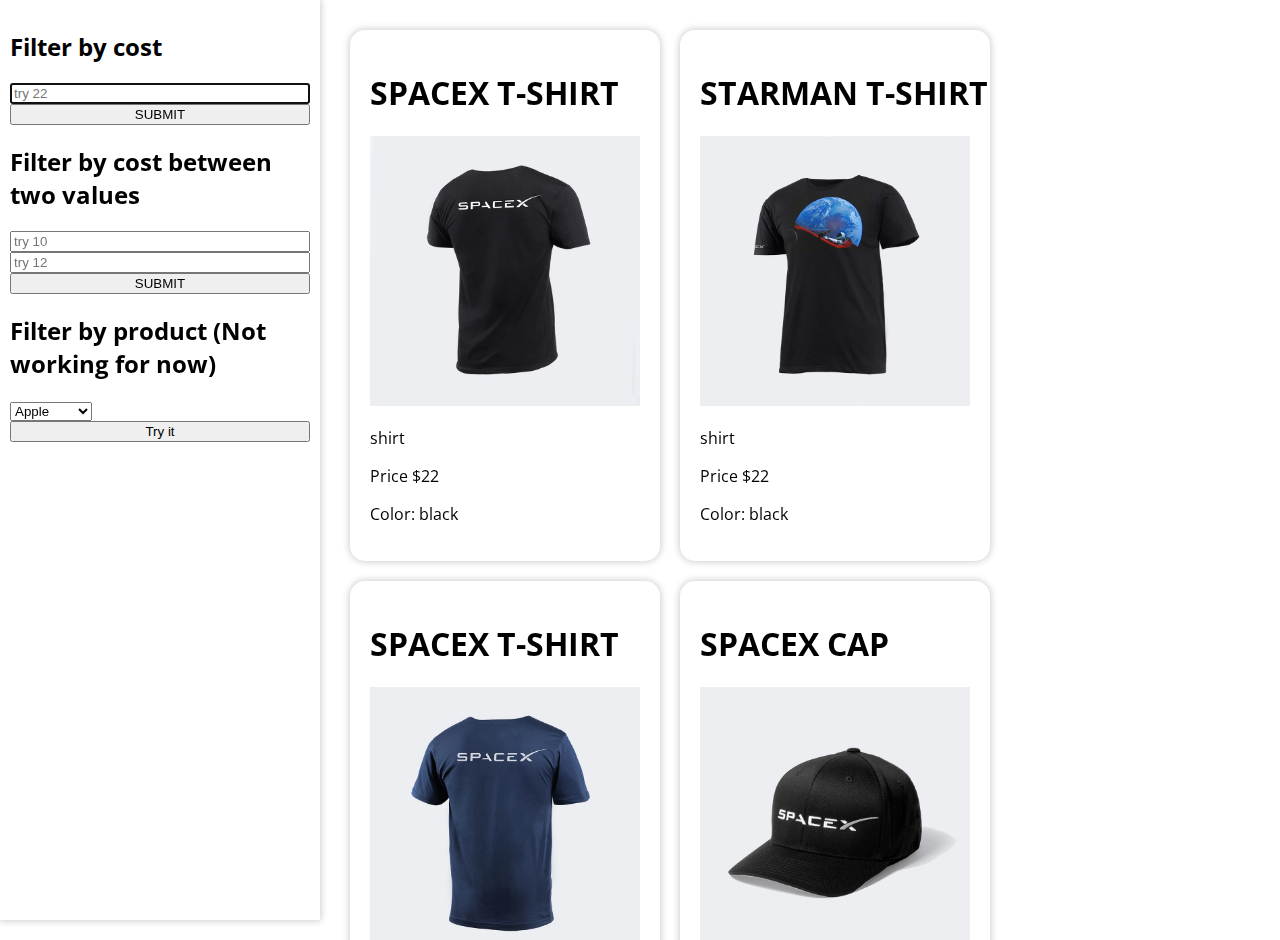
==== index.html @ 4c03123e "User can search products between ranges." ====
<!DOCTYPE html>
<html lang="en">

<head>
    <meta charset="UTF-8">
    <meta name="viewport" content="width=device-width, initial-scale=1.0">
    <title>Document</title>
    <link rel="stylesheet" href="style.css">
    <link href="https://fonts.googleapis.com/css?family=Open+Sans&display=swap" rel="stylesheet">
</head>

<body>
    <div class="app">



        <div class="parent">
            <div class="div1">
                <div class="leftNavbar">
                    <h2>Filter by cost</h2>
                    <input type="text" placeholder="try 22" autofocus id="userInputFilterCost">
                    <button type="button" onclick="getInputFromUser();">SUBMIT</button>
                    <h2>Filter by cost between two values</h2>
                    <input type="text" placeholder="try 10" autofocus id="userInputFilterCostOne">
                    <input type="text" placeholder="try 12" autofocus id="userInputFilterCostTwo">
                    <button type="button" onclick="getInputFromUserByRange();">SUBMIT</button>
                    <h2>Filter by product (Not working for now)</h2>
                    <form>
                        <select id="mySelect">
                            <option value="apple">Apple</option>
                            <option value="orange">Orange</option>
                            <option value="pineapple">Pineapple</option>
                            <option value="banana">Banana</option>
                        </select>
                    </form>
                    <button type="button" onclick="myFunction()">Try it</button>
                </div>
            </div>
            <div class="div2">
                <div id="showProducts">
                    <div id="allProducts"></div>
                </div>
            </div>
        </div>
    </div>

    <script src="app.js"></script>
</body>

</html>
---- style.css ----
body {
    font-family: "Open Sans";
    margin: 0;
    padding: 0;
}

/* Grid template*/

.parent {
    display: grid;
    grid-template-columns: repeat(12, 1fr);
    grid-template-rows: repeat(12, 1fr);
    grid-column-gap: 0px;
    grid-row-gap: 0px;
}
    
    .div1 { grid-area: 1 / 1 / 13 / 4; }
    .div2 { grid-area: 1 / 4 / 13 / 13; }



/* Left navBar */

.leftNavbar {
    height: 100vh;
    -webkit-box-shadow: 0px 0px 7px 1px rgba(207,207,207,1);
    -moz-box-shadow: 0px 0px 7px 1px rgba(207,207,207,1);
    box-shadow: 0px 0px 7px 1px rgba(207,207,207,1);
    display: flex;
    flex-direction: column;
    padding: 10px;
}


/* Products */

#allProducts, #filteredProducts, #filteredProductsByRange {
    display: flex;
    width: 100%;
    height: 100vh;
    padding: 20px;
    flex-flow: wrap;
    overflow: auto;
    white-space: nowrap;
}

.product {
    width: 270px;
    /* height: 150px; */
    border-radius: 15px;
    padding: 20px;
    margin: 10px;
    -webkit-box-shadow: 0px 0px 7px 1px rgba(207,207,207,1);
    -moz-box-shadow: 0px 0px 7px 1px rgba(207,207,207,1);
    box-shadow: 0px 0px 7px 1px rgba(207,207,207,1);
}

.product img {
    width: 100%;
}
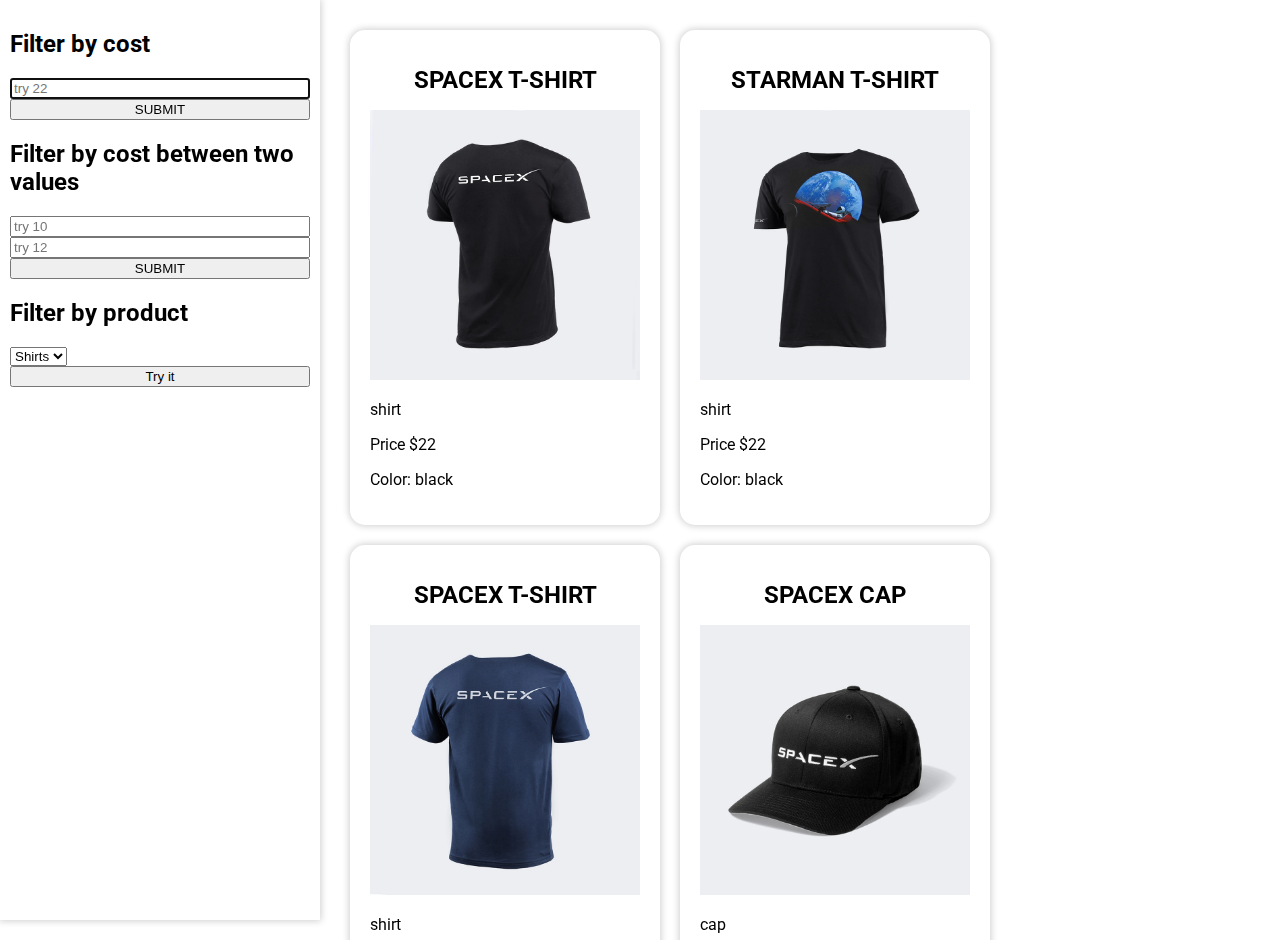
==== commit 0087958f: "User can search by products categories." ====
--- a/index.html
+++ b/index.html
@@ -6,7 +6,7 @@
     <meta name="viewport" content="width=device-width, initial-scale=1.0">
     <title>Document</title>
     <link rel="stylesheet" href="style.css">
-    <link href="https://fonts.googleapis.com/css?family=Open+Sans&display=swap" rel="stylesheet">
+    <link href="https://fonts.googleapis.com/css?family=Roboto&display=swap" rel="stylesheet">
 </head>
 
 <body>
@@ -24,16 +24,15 @@
                     <input type="text" placeholder="try 10" autofocus id="userInputFilterCostOne">
                     <input type="text" placeholder="try 12" autofocus id="userInputFilterCostTwo">
                     <button type="button" onclick="getInputFromUserByRange();">SUBMIT</button>
-                    <h2>Filter by product (Not working for now)</h2>
+                    <h2>Filter by product</h2>
                     <form>
                         <select id="mySelect">
-                            <option value="apple">Apple</option>
-                            <option value="orange">Orange</option>
-                            <option value="pineapple">Pineapple</option>
-                            <option value="banana">Banana</option>
+                            <option value="shirt">Shirts</option>
+                            <option value="cap">Caps</option>
+                            <option value="mug">Mugs</option>
                         </select>
                     </form>
-                    <button type="button" onclick="myFunction()">Try it</button>
+                    <button type="button" onclick="getInputFromUserOption()">Try it</button>
                 </div>
             </div>
             <div class="div2">
--- a/style.css
+++ b/style.css
@@ -1,5 +1,5 @@
 body {
-    font-family: "Open Sans";
+    font-family: 'Roboto';
     margin: 0;
     padding: 0;
 }
@@ -34,7 +34,7 @@
 
 /* Products */
 
-#allProducts, #filteredProducts, #filteredProductsByRange {
+#allProducts, #filteredProducts, #filteredProductsByRange, #filteredProductsByOptions {
     display: flex;
     width: 100%;
     height: 100vh;
@@ -57,4 +57,9 @@
 
 .product img {
     width: 100%;
+}
+
+.product h1 {
+    font-size: 1.5em;
+    text-align: center;
 }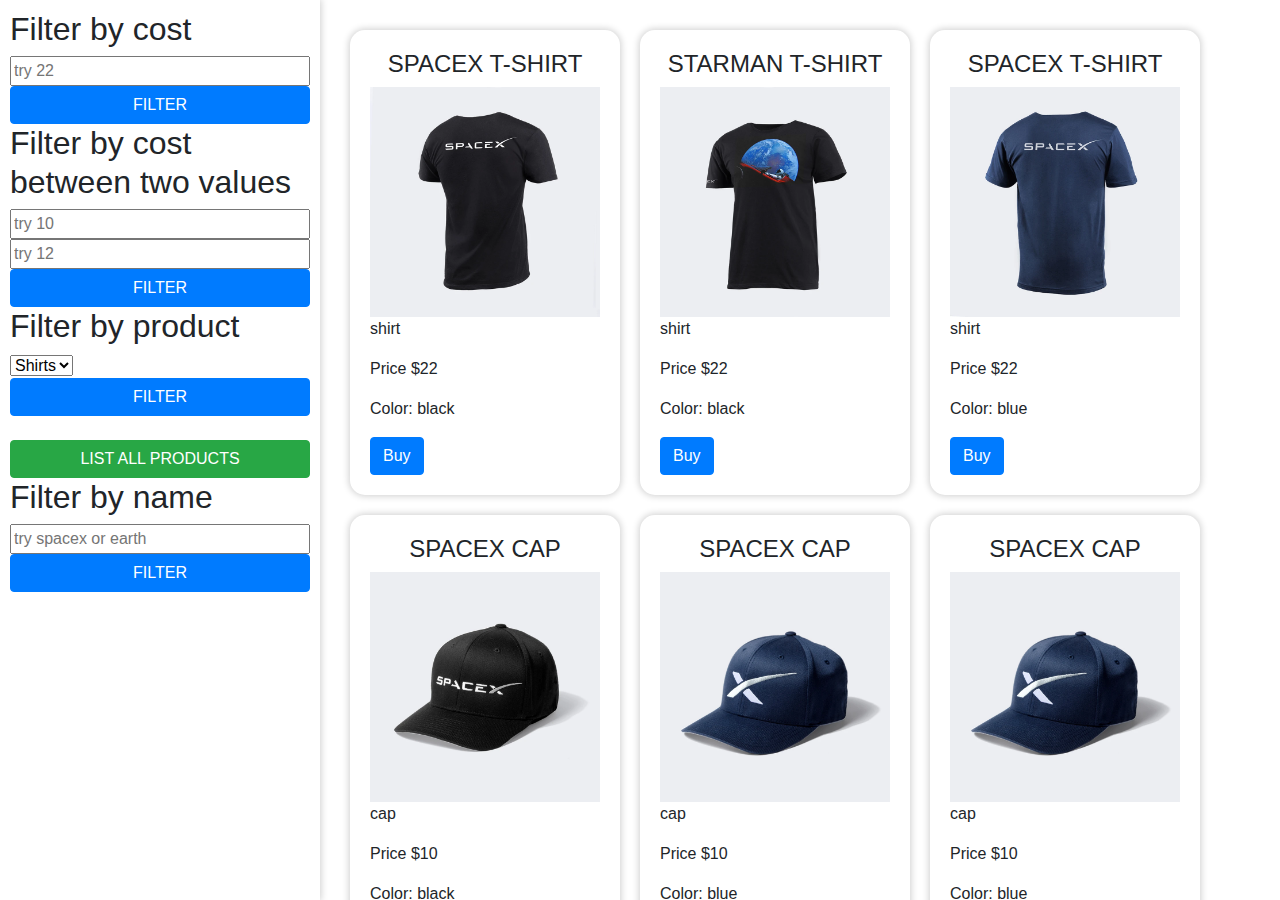
==== commit 5ad0af55: "Search bar done. Boostrap added." ====
--- a/index.html
+++ b/index.html
@@ -5,8 +5,9 @@
     <meta charset="UTF-8">
     <meta name="viewport" content="width=device-width, initial-scale=1.0">
     <title>Document</title>
+    <link rel="stylesheet" href="https://stackpath.bootstrapcdn.com/bootstrap/4.4.1/css/bootstrap.min.css" integrity="sha384-Vkoo8x4CGsO3+Hhxv8T/Q5PaXtkKtu6ug5TOeNV6gBiFeWPGFN9MuhOf23Q9Ifjh" crossorigin="anonymous">
     <link rel="stylesheet" href="style.css">
-    <link href="https://fonts.googleapis.com/css?family=Roboto&display=swap" rel="stylesheet">
+    <!-- <link href="https://fonts.googleapis.com/css?family=Roboto&display=swap" rel="stylesheet"> -->
 </head>
 
 <body>
@@ -18,12 +19,12 @@
             <div class="div1">
                 <div class="leftNavbar">
                     <h2>Filter by cost</h2>
-                    <input type="text" placeholder="try 22" autofocus id="userInputFilterCost">
-                    <button type="button" onclick="getInputFromUser();">SUBMIT</button>
+                    <input type="text" placeholder="try 22" id="userInputFilterCost">
+                    <button type="button" onclick="getInputFromUser();" class="btn btn-primary">FILTER</button>
                     <h2>Filter by cost between two values</h2>
-                    <input type="text" placeholder="try 10" autofocus id="userInputFilterCostOne">
-                    <input type="text" placeholder="try 12" autofocus id="userInputFilterCostTwo">
-                    <button type="button" onclick="getInputFromUserByRange();">SUBMIT</button>
+                    <input type="text" placeholder="try 10" id="userInputFilterCostOne">
+                    <input type="text" placeholder="try 12" id="userInputFilterCostTwo">
+                    <button type="button" onclick="getInputFromUserByRange();" class="btn btn-primary">FILTER</button>
                     <h2>Filter by product</h2>
                     <form>
                         <select id="mySelect">
@@ -32,17 +33,32 @@
                             <option value="mug">Mugs</option>
                         </select>
                     </form>
-                    <button type="button" onclick="getInputFromUserOption()">Try it</button>
+                    <button type="button" onclick="getInputFromUserOption()" class="btn btn-primary">FILTER</button>
+                    <br>
+                    <button type="button" onclick="makeListAgain()" class="btn btn-success">LIST ALL PRODUCTS</button>
+                    <h2>Filter by name</h2>
+                    <input type="text" placeholder="try spacex or earth" id="userInputFilterByName">
+                    <button type="button" onclick="getInputFromUserFilterByName()" class="btn btn-primary">FILTER</button>
                 </div>
             </div>
             <div class="div2">
                 <div id="showProducts">
-                    <div id="allProducts"></div>
+
+                    <!-- These div's will be created by app.js -->
+
+                    <!-- <div id="allProducts"></div> -->
+                    <!-- <div id="filteredProducts"></div> -->
+                    <!-- <div id="filteredProductsByRange"></div> -->
+                    <!-- <div id="filteredProductsByOptions"></div> -->
+
                 </div>
             </div>
         </div>
     </div>
 
+    <script src="https://code.jquery.com/jquery-3.4.1.slim.min.js" integrity="sha384-J6qa4849blE2+poT4WnyKhv5vZF5SrPo0iEjwBvKU7imGFAV0wwj1yYfoRSJoZ+n" crossorigin="anonymous"></script>
+    <script src="https://cdn.jsdelivr.net/npm/popper.js@1.16.0/dist/umd/popper.min.js" integrity="sha384-Q6E9RHvbIyZFJoft+2mJbHaEWldlvI9IOYy5n3zV9zzTtmI3UksdQRVvoxMfooAo" crossorigin="anonymous"></script>
+    <script src="https://stackpath.bootstrapcdn.com/bootstrap/4.4.1/js/bootstrap.min.js" integrity="sha384-wfSDF2E50Y2D1uUdj0O3uMBJnjuUD4Ih7YwaYd1iqfktj0Uod8GCExl3Og8ifwB6" crossorigin="anonymous"></script>
     <script src="app.js"></script>
 </body>
 
--- a/style.css
+++ b/style.css
@@ -1,5 +1,5 @@
 body {
-    font-family: 'Roboto';
+    /* font-family: 'Roboto';  */
     margin: 0;
     padding: 0;
 }
@@ -62,4 +62,5 @@
 .product h1 {
     font-size: 1.5em;
     text-align: center;
+    text-transform: uppercase;
 }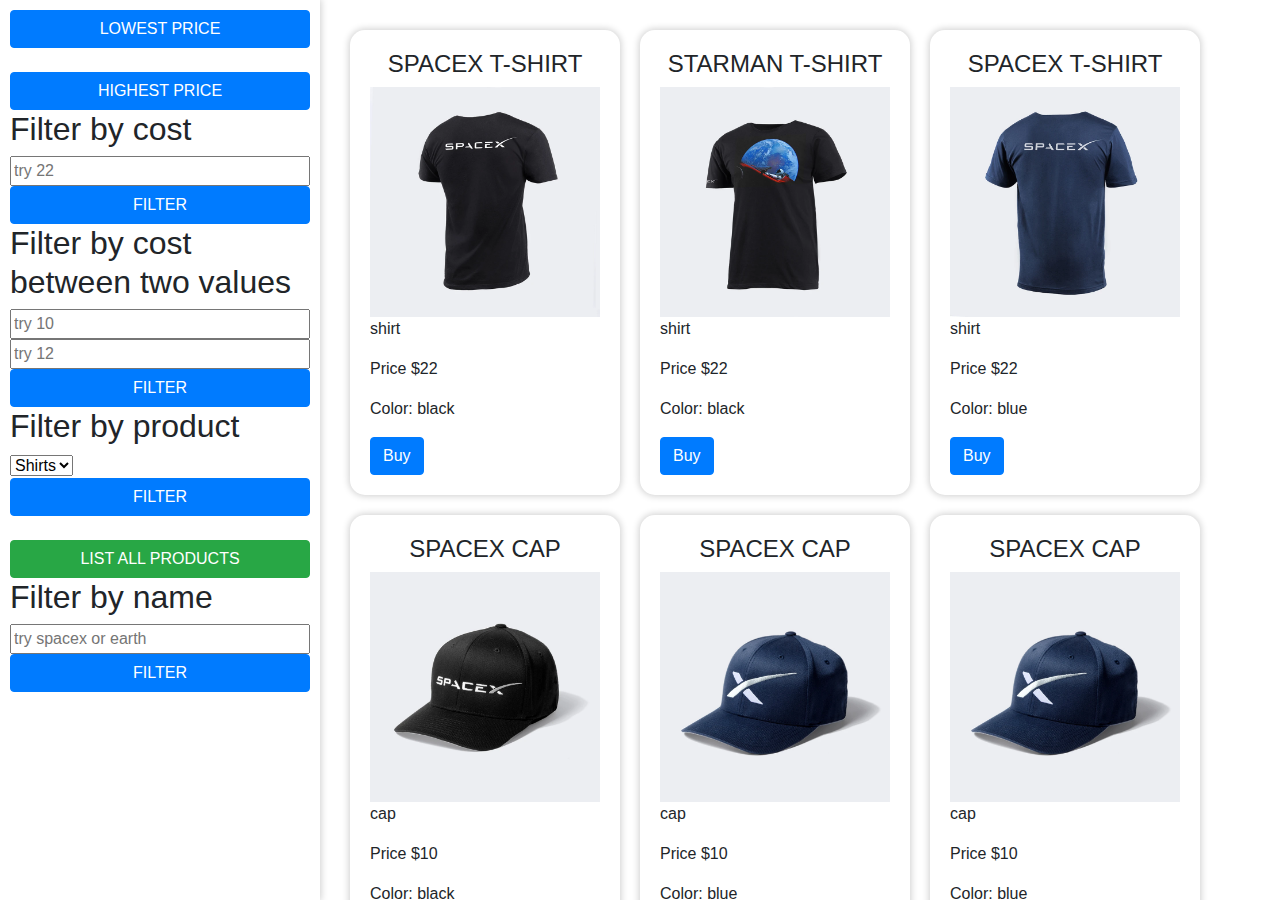
==== commit 4c17d41c: "Products can be sorted by ascending or descending price." ====
--- a/index.html
+++ b/index.html
@@ -18,6 +18,9 @@
         <div class="parent">
             <div class="div1">
                 <div class="leftNavbar">
+                    <button type="button" onclick="getInputFromUserFilterDescending()" class="btn btn-primary">LOWEST PRICE</button>
+                    <br>
+                    <button type="button" onclick="getInputFromUserFilterAscending()" class="btn btn-primary">HIGHEST PRICE</button>
                     <h2>Filter by cost</h2>
                     <input type="text" placeholder="try 22" id="userInputFilterCost">
                     <button type="button" onclick="getInputFromUser();" class="btn btn-primary">FILTER</button>
@@ -50,6 +53,8 @@
                     <!-- <div id="filteredProducts"></div> -->
                     <!-- <div id="filteredProductsByRange"></div> -->
                     <!-- <div id="filteredProductsByOptions"></div> -->
+                    <!-- <div id="filteredProductsByDescending"></div> -->
+                    <!-- <div id="filteredProductsByAscending"></div> -->
 
                 </div>
             </div>
--- a/style.css
+++ b/style.css
@@ -34,7 +34,9 @@
 
 /* Products */
 
-#allProducts, #filteredProducts, #filteredProductsByRange, #filteredProductsByOptions {
+#allProducts, #filteredProducts, #filteredProductsByRange, 
+#filteredProductsByOptions, #filteredProductsByDescending,
+#filteredProductsByAscending {
     display: flex;
     width: 100%;
     height: 100vh;
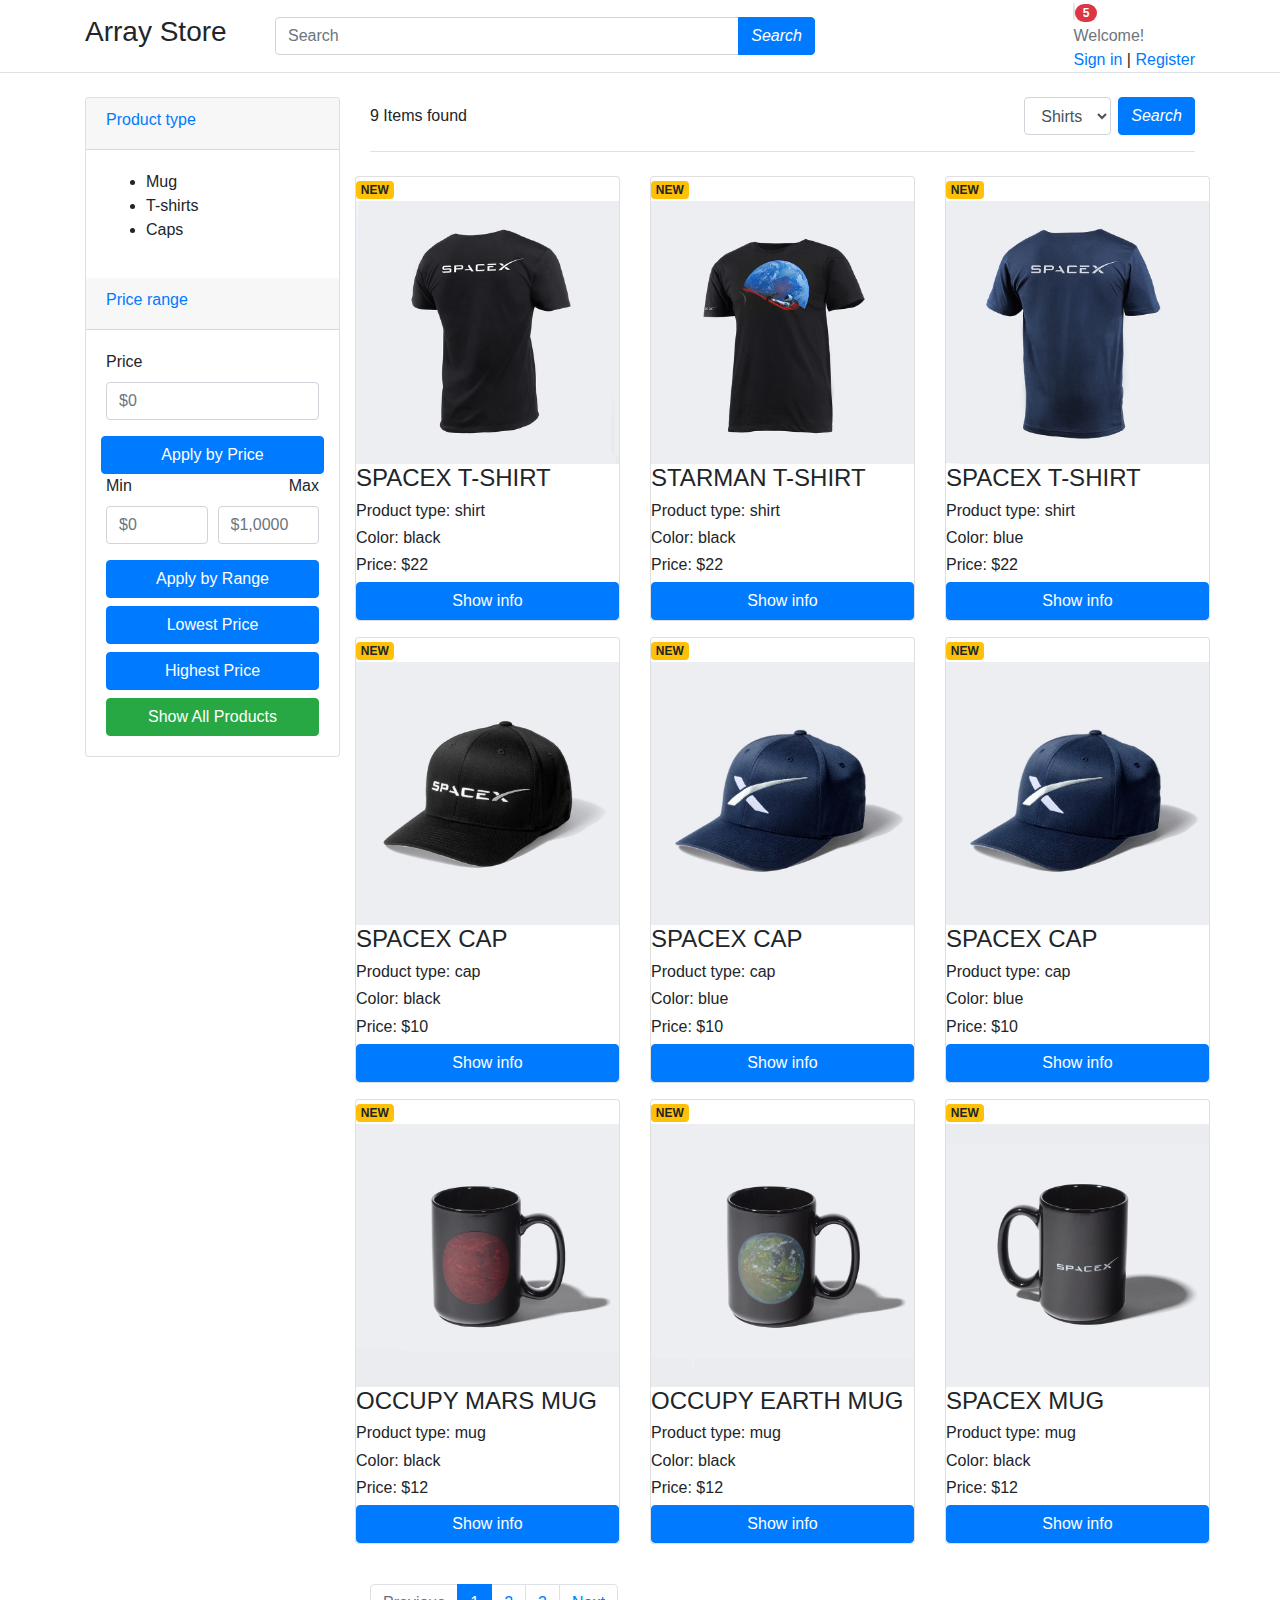
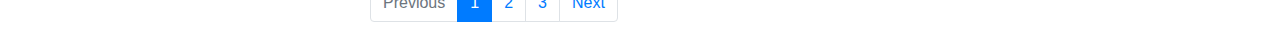
==== commit 87216947: "Bootstrap added." ====
--- a/index.html
+++ b/index.html
@@ -6,60 +6,189 @@
     <meta name="viewport" content="width=device-width, initial-scale=1.0">
     <title>Document</title>
     <link rel="stylesheet" href="https://stackpath.bootstrapcdn.com/bootstrap/4.4.1/css/bootstrap.min.css" integrity="sha384-Vkoo8x4CGsO3+Hhxv8T/Q5PaXtkKtu6ug5TOeNV6gBiFeWPGFN9MuhOf23Q9Ifjh" crossorigin="anonymous">
-    <link rel="stylesheet" href="style.css">
+    <!-- <link rel="stylesheet" href="style.css"> -->
+    <!-- <link rel="stylesheet" href="styles.css"> -->
     <!-- <link href="https://fonts.googleapis.com/css?family=Roboto&display=swap" rel="stylesheet"> -->
 </head>
 
 <body>
     <div class="app">
 
+        <header class="section-header pb-4">
+            <section class="header-main border-bottom">
+                <div class="container">
+            <div class="row align-items-center">
+                <div class="col-lg-2 col-4">
+                    <h1 class="h3" onclick="makeListAgain()" style="cursor: pointer;">Array Store</h1>
+                </div>
+                <div class="col-lg-6 col-sm-12">
+                    <form action="#" class="search">
+                        <div class="input-group w-100">
+                            <input type="text" class="form-control" placeholder="Search" id="userInputFilterByName">
+                            <div class="input-group-append">
+                                <button class="btn btn-primary" onclick="getInputFromUserFilterByName()">
+                                <i class="fa fa-search">Search</i>
+                                </button>
+                            </div>
+                        </div>
+                    </form> <!-- search-wrap .end// -->
+                </div> <!-- col.// -->
+                <div class="col-lg-4 col-sm-6 col-12">
+                    <div class="widgets-wrap float-md-right">
+                        <div class="widget-header  mr-3">
+                            <a href="#" class="icon icon-sm rounded-circle border"><i class="fa fa-shopping-cart"></i></a>
+                            <span class="badge badge-pill badge-danger notify">5</span>
+                        </div>
+                        <div class="widget-header icontext">
+                            <div class="text">
+                                <span class="text-muted">Welcome!</span>
+                                <div>
+                                    <a href="#">Sign in</a> |  
+                                    <a href="#"> Register</a>
+                                </div>
+                            </div>
+                        </div>
+                    </div> <!-- widgets-wrap.// -->
+                </div> <!-- col.// -->
+            </div> <!-- row.// -->
+                </div> <!-- container.// -->
+            </section> <!-- header-main .// -->
+            </header>
+
+    </div>
 
 
-        <div class="parent">
-            <div class="div1">
-                <div class="leftNavbar">
-                    <button type="button" onclick="getInputFromUserFilterDescending()" class="btn btn-primary">LOWEST PRICE</button>
-                    <br>
-                    <button type="button" onclick="getInputFromUserFilterAscending()" class="btn btn-primary">HIGHEST PRICE</button>
-                    <h2>Filter by cost</h2>
-                    <input type="text" placeholder="try 22" id="userInputFilterCost">
-                    <button type="button" onclick="getInputFromUser();" class="btn btn-primary">FILTER</button>
-                    <h2>Filter by cost between two values</h2>
-                    <input type="text" placeholder="try 10" id="userInputFilterCostOne">
-                    <input type="text" placeholder="try 12" id="userInputFilterCostTwo">
-                    <button type="button" onclick="getInputFromUserByRange();" class="btn btn-primary">FILTER</button>
-                    <h2>Filter by product</h2>
-                    <form>
-                        <select id="mySelect">
-                            <option value="shirt">Shirts</option>
-                            <option value="cap">Caps</option>
-                            <option value="mug">Mugs</option>
-                        </select>
-                    </form>
-                    <button type="button" onclick="getInputFromUserOption()" class="btn btn-primary">FILTER</button>
-                    <br>
-                    <button type="button" onclick="makeListAgain()" class="btn btn-success">LIST ALL PRODUCTS</button>
-                    <h2>Filter by name</h2>
-                    <input type="text" placeholder="try spacex or earth" id="userInputFilterByName">
-                    <button type="button" onclick="getInputFromUserFilterByName()" class="btn btn-primary">FILTER</button>
+    <!-- ---- -->
+
+    <section class="section-content padding-y">
+        <div class="container">
+
+        <div class="row">
+            <aside class="col-md-3">
+
+        <div class="card">
+            <article class="filter-group">
+                <header class="card-header">
+                    <a href="#" data-toggle="collapse" data-target="#collapse_1" aria-expanded="true" class="">
+                        <i class="icon-control fa fa-chevron-down"></i>
+                        <h6 class="title">Product type</h6>
+                    </a>
+                </header>
+                <div class="filter-content collapse show" id="collapse_1" style="">
+                    <div class="card-body">
+                        <!-- <form class="pb-3">
+                            <div class="input-group">
+                                <input type="text" class="form-control" placeholder="Search" id="userInputFilterByName">
+                                <div class="input-group-append">
+                                    <button class="btn btn-primary" onclick="getInputFromUserFilterByName()">
+                                        <i class="fa fa-search">00</i>
+                                    </button>
+                                </div>
+                            </div>
+                        </form> -->
+
+                        <ul class="list-menu">
+                        <li><a>Mug</a></li>
+                        <li><a>T-shirts</a></li>
+                        <li><a>Caps</a></li>
+                        </ul>
+
+                    </div> <!-- card-body.// -->
                 </div>
-            </div>
-            <div class="div2">
-                <div id="showProducts">
+            </article> <!-- filter-group  .// -->
 
-                    <!-- These div's will be created by app.js -->
+            <article class="filter-group">
+                <header class="card-header">
+                    <a href="#" data-toggle="collapse" data-target="#collapse_3" aria-expanded="true" class="">
+                        <i class="icon-control fa fa-chevron-down"></i>
+                        <h6 class="title">Price range </h6>
+                    </a>
+                </header>
+                <div class="filter-content collapse show" id="collapse_3" style="">
+                    <div class="card-body">
+                        <div class="form-row">
+                            <div class="form-group col">
+                                <label>Price</label>
+                                <input class="form-control" placeholder="$0" type="number" id="userInputFilterCost">
+                            </div>
+                            <button class="btn btn-block btn-primary" onclick="getInputFromUser();">Apply by Price</button>
+                            <div class="form-group col-md-6">
+                                <label>Min</label>
+                                <input class="form-control" placeholder="$0" type="number" id="userInputFilterCostOne">
+                            </div>
+                            <div class="form-group text-right col-md-6">
+                                <label>Max</label>
+                                <input class="form-control" placeholder="$1,0000" type="number" id="userInputFilterCostTwo">
+                            </div>
+                        </div> <!-- form-row.// -->
+                            <button class="btn btn-block btn-primary" onclick="getInputFromUserByRange();">Apply by Range</button>
+                            <button class="btn btn-block btn-primary" onclick="getInputFromUserFilterDescending()">Lowest Price</button>
+                            <button class="btn btn-block btn-primary" onclick="getInputFromUserFilterAscending()">Highest Price</button>
+                            <button class="btn btn-block btn-success" onclick="makeListAgain()">Show All Products</button>
+                    </div><!-- card-body.// -->
+                </div>
+            </article> <!-- filter-group .// -->
 
-                    <!-- <div id="allProducts"></div> -->
-                    <!-- <div id="filteredProducts"></div> -->
-                    <!-- <div id="filteredProductsByRange"></div> -->
-                    <!-- <div id="filteredProductsByOptions"></div> -->
-                    <!-- <div id="filteredProductsByDescending"></div> -->
-                    <!-- <div id="filteredProductsByAscending"></div> -->
 
+        </div> <!-- card.// -->
+
+            </aside> <!-- col.// -->
+            <main class="col-md-9">
+
+        <header class="border-bottom mb-4 pb-3">
+                <div class="form-inline">
+                    <span class="mr-md-auto" id="numberItems">90 Items found</span>
+                    <select class="mr-2 form-control" id="mySelect">
+                        <option value="shirt">Shirts</option>
+                        <option value="cap">Caps</option>
+                        <option value="mug">Mugs</option>
+                    </select>
+                    <div class="input-group-append">
+                        <button class="btn btn-primary" onclick="getInputFromUserOption()">
+                        <i class="fa fa-search">Search</i>
+                        </button>
+                    </div>
                 </div>
-            </div>
+        </header><!-- sect-heading -->
+
+        <!-- <div class="row"> -->
+
+
+                <div class="row">
+                    <div id="showProducts">
+                        <!-- These div's will be created by app.js -->
+                        <!-- <div id="allProducts"></div> -->
+                        <!-- <div id="filteredProducts"></div> -->
+                        <!-- <div id="filteredProductsByRange"></div> -->
+                        <!-- <div id="filteredProductsByOptions"></div> -->
+                        <!-- <div id="filteredProductsByDescending"></div> -->
+                        <!-- <div id="filteredProductsByAscending"></div> -->
+                    </div>
+                </div>
+
+        <!-- </div>  -->
+        <!-- row products.// -->
+
+
+        <nav class="mt-4" aria-label="Page navigation sample">
+            <ul class="pagination">
+                <li class="page-item disabled"><a class="page-link" href="#">Previous</a></li>
+                <li class="page-item active"><a class="page-link" href="#">1</a></li>
+                <li class="page-item"><a class="page-link" href="#">2</a></li>
+                <li class="page-item"><a class="page-link" href="#">3</a></li>
+                <li class="page-item"><a class="page-link" href="#">Next</a></li>
+            </ul>
+        </nav>
+
+            </main> <!-- col.// -->
+
         </div>
-    </div>
+
+        </div> <!-- container .//  -->
+        </section>
+        
+
+    <!-- --- -->
 
     <script src="https://code.jquery.com/jquery-3.4.1.slim.min.js" integrity="sha384-J6qa4849blE2+poT4WnyKhv5vZF5SrPo0iEjwBvKU7imGFAV0wwj1yYfoRSJoZ+n" crossorigin="anonymous"></script>
     <script src="https://cdn.jsdelivr.net/npm/popper.js@1.16.0/dist/umd/popper.min.js" integrity="sha384-Q6E9RHvbIyZFJoft+2mJbHaEWldlvI9IOYy5n3zV9zzTtmI3UksdQRVvoxMfooAo" crossorigin="anonymous"></script>
--- a/style.css
+++ b/style.css
@@ -22,7 +22,7 @@
 /* Left navBar */
 
 .leftNavbar {
-    height: 100vh;
+    /* height: 100vh; */
     -webkit-box-shadow: 0px 0px 7px 1px rgba(207,207,207,1);
     -moz-box-shadow: 0px 0px 7px 1px rgba(207,207,207,1);
     box-shadow: 0px 0px 7px 1px rgba(207,207,207,1);
@@ -39,7 +39,7 @@
 #filteredProductsByAscending {
     display: flex;
     width: 100%;
-    height: 100vh;
+    /* height: 100vh; */
     padding: 20px;
     flex-flow: wrap;
     overflow: auto;
--- a/styles.css
+++ b/styles.css
@@ -0,0 +1,4 @@
+.product {
+   flex-flow: wrap;
+   overflow: auto;
+}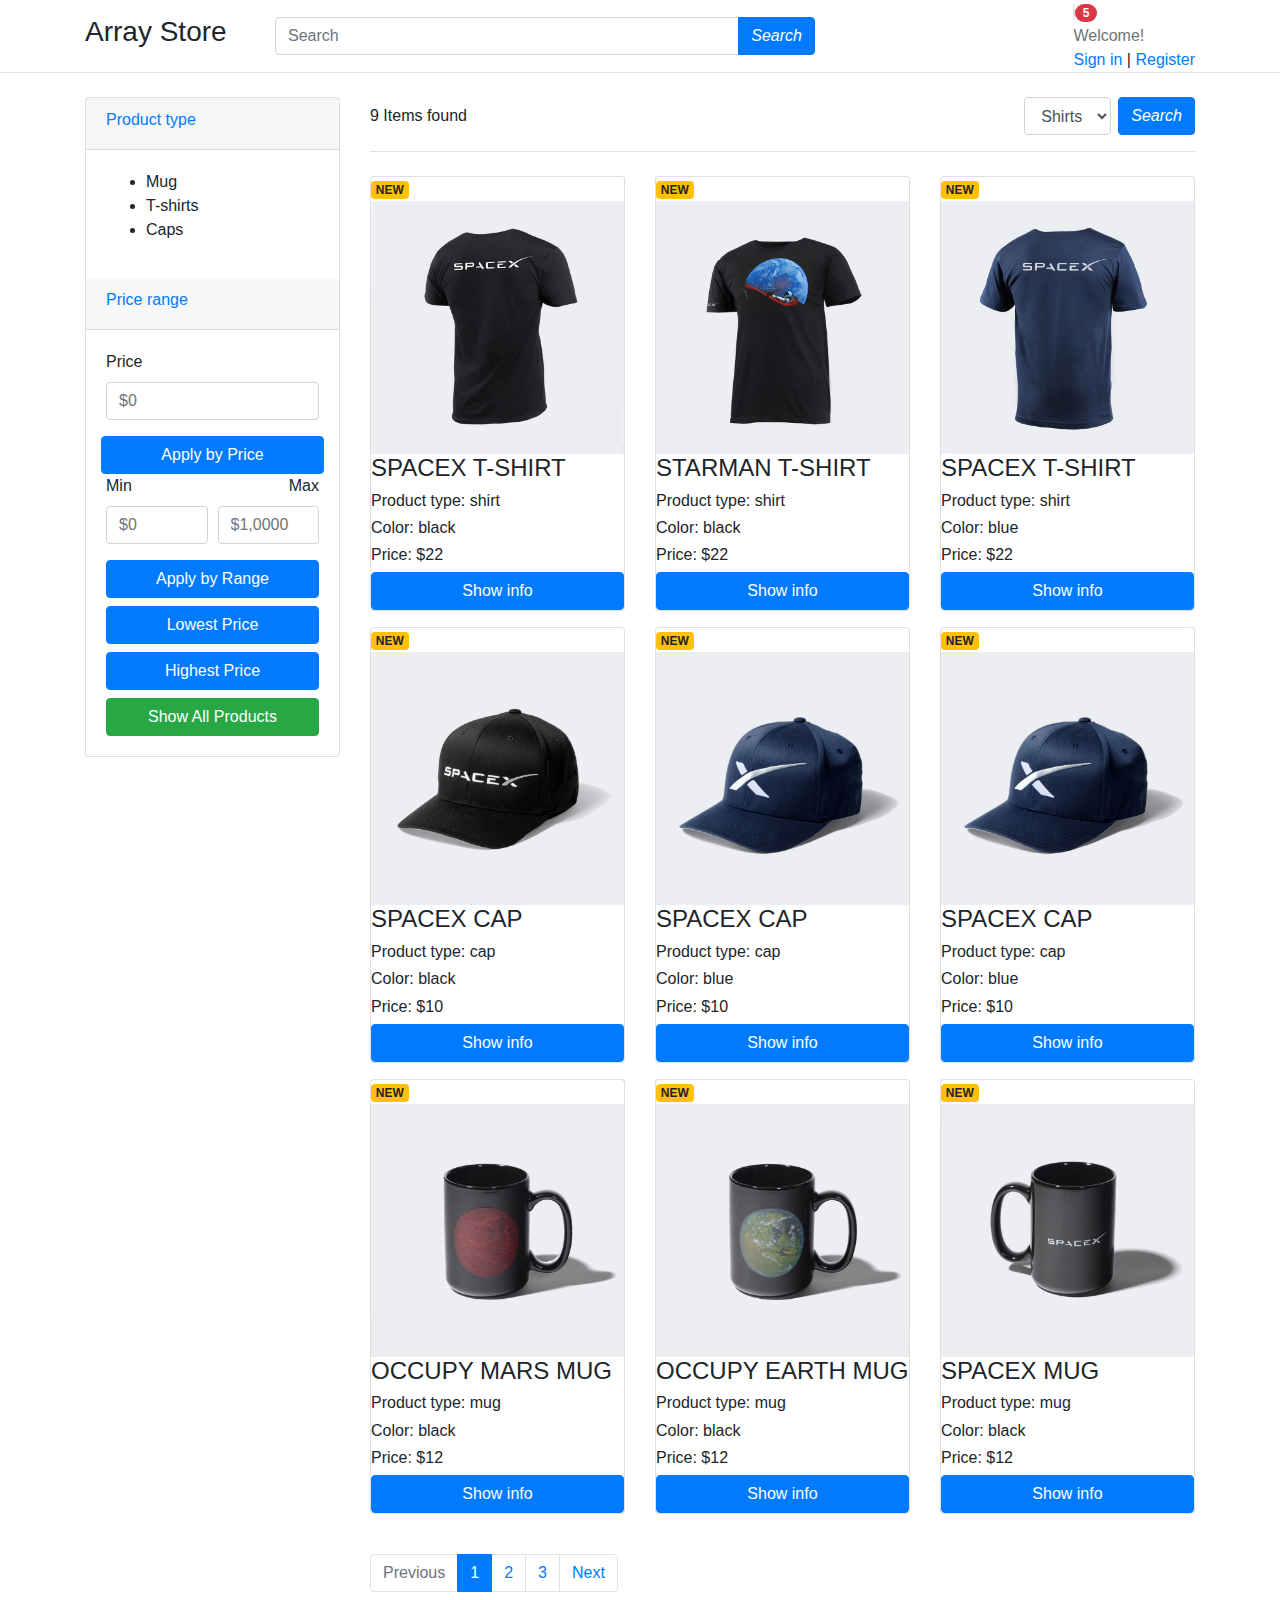
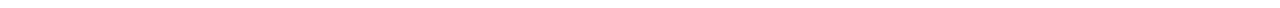
==== commit f9ea4dae: "Bootstrap added." ====
--- a/index.html
+++ b/index.html
@@ -155,7 +155,7 @@
 
 
                 <div class="row">
-                    <div id="showProducts">
+                    <div id="showProducts" class="container">
                         <!-- These div's will be created by app.js -->
                         <!-- <div id="allProducts"></div> -->
                         <!-- <div id="filteredProducts"></div> -->
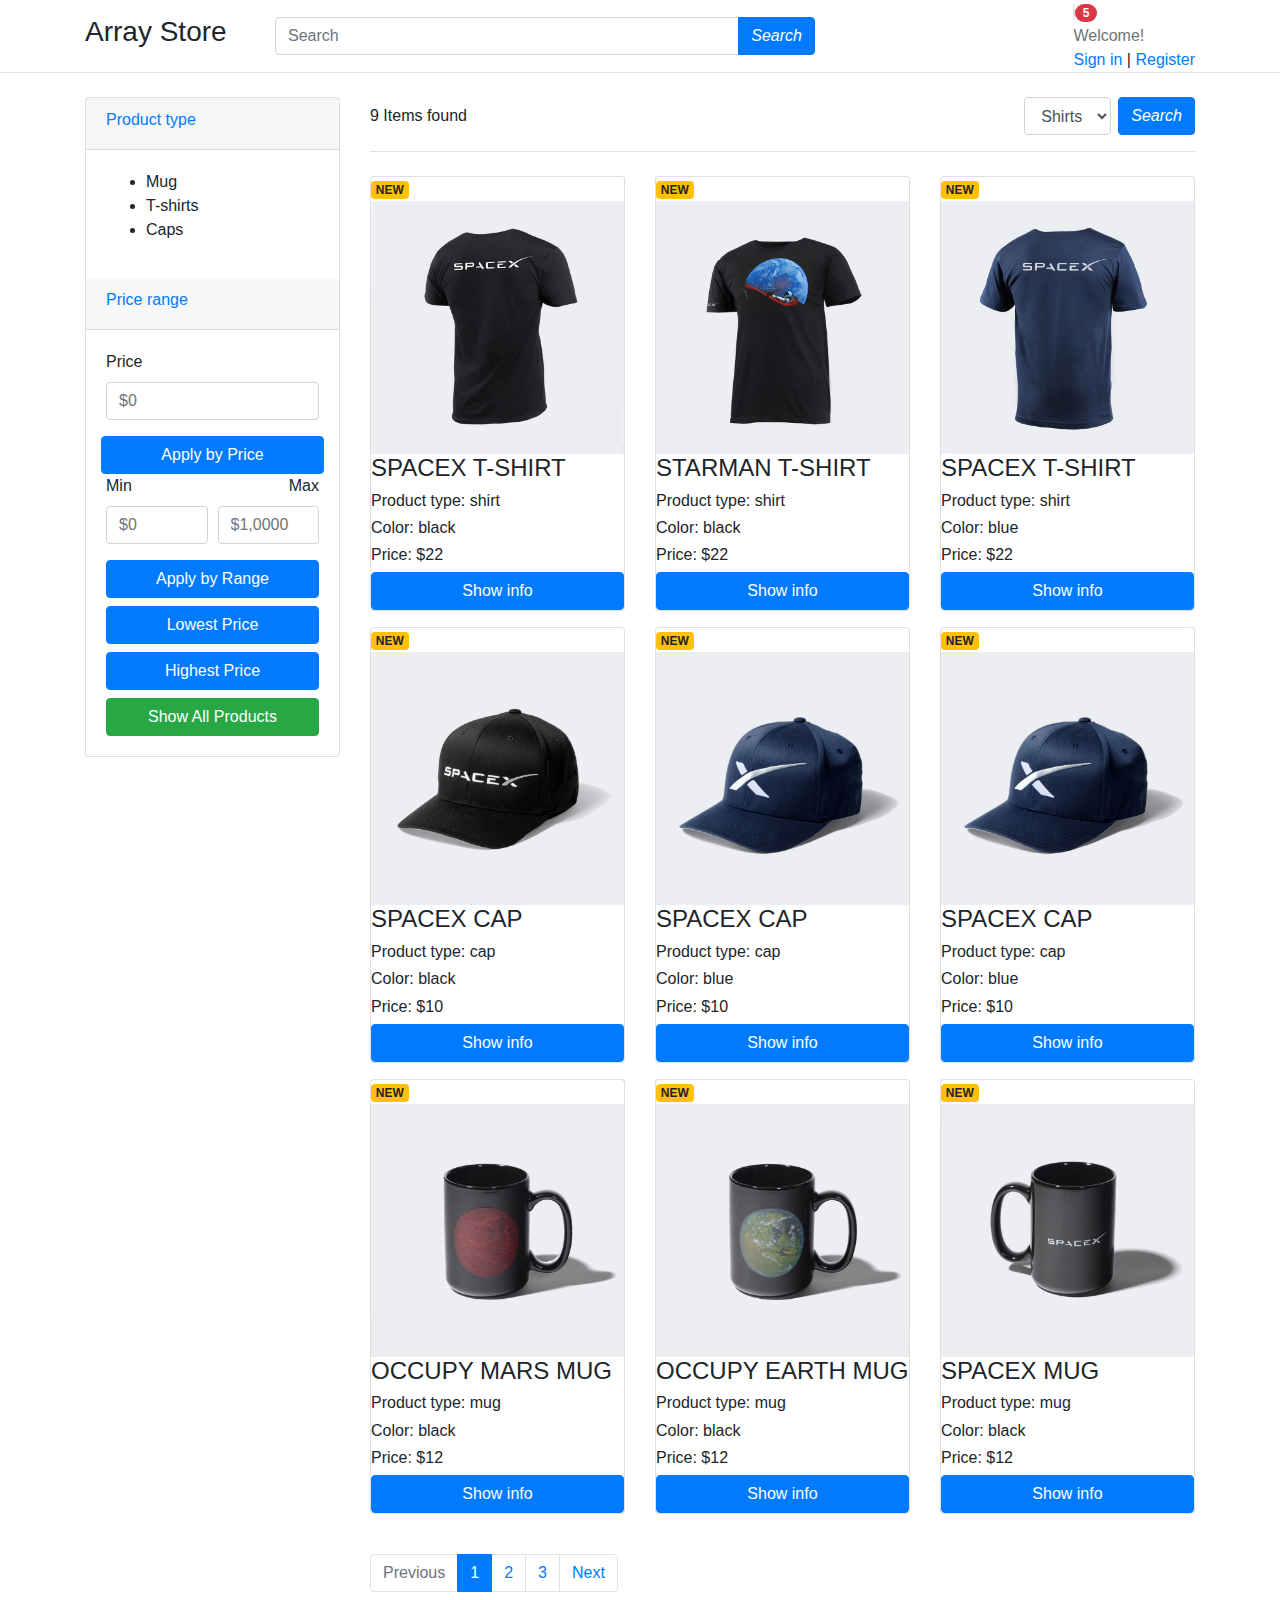
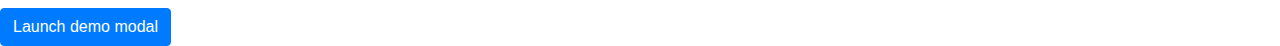
==== commit 3596fed1: "Testing modal." ====
--- a/index.html
+++ b/index.html
@@ -186,9 +186,49 @@
 
         </div> <!-- container .//  -->
         </section>
-        
-
-    <!-- --- -->
+
+
+    <!-- MODAL -->
+
+    <!-- Button trigger modal -->
+<button type="button" class="btn btn-primary" data-toggle="modal" data-target="#exampleModalCenter">
+    Launch demo modal
+</button>
+
+<!-- Modal -->
+    <div class="modal fade" id="exampleModalCenter" tabindex="-1" role="dialog" aria-labelledby="exampleModalCenterTitle" aria-hidden="true">
+        <div class="modal-dialog modal-dialog-centered" role="document">
+            <div class="modal-content">
+            <div class="modal-header">
+                <h5 class="modal-title" id="exampleModalLongTitle">Modal title</h5>
+                <button type="button" class="close" data-dismiss="modal" aria-label="Close">
+                <span aria-hidden="true">&times;</span>
+                </button>
+            </div>
+            <div class="modal-body">
+                <figure class="card card-product-grid">
+                    <div class="img-wrap"> 
+                        <img src="https://andrescampuzano.github.io/Ecommerce-Javascript/assets/img/spacex_mug_earth.webp" width="100%">
+                        <a class="btn-overlay" href="#"><i class="fa fa-search-plus"></i> Quick view</a>
+                    </div> <!-- img-wrap.// -->
+                    <figcaption class="info-wrap">
+                        <div class="fix-height">
+                            <a href="#" class="title">Product name goes here just for demo item</a>
+                            <div class="price-wrap mt-2">
+                                <span class="price">$1280</span>
+                            </div> <!-- price-wrap.// -->
+                        </div>
+                        <a href="#" class="btn btn-block btn-primary">Add to cart </a>	
+                    </figcaption>
+                </figure>
+            </div>
+            <div class="modal-footer">
+                <button type="button" class="btn btn-secondary" data-dismiss="modal">Close</button>
+                <button type="button" class="btn btn-primary">Save changes</button>
+            </div>
+            </div>
+        </div>
+    </div>
 
     <script src="https://code.jquery.com/jquery-3.4.1.slim.min.js" integrity="sha384-J6qa4849blE2+poT4WnyKhv5vZF5SrPo0iEjwBvKU7imGFAV0wwj1yYfoRSJoZ+n" crossorigin="anonymous"></script>
     <script src="https://cdn.jsdelivr.net/npm/popper.js@1.16.0/dist/umd/popper.min.js" integrity="sha384-Q6E9RHvbIyZFJoft+2mJbHaEWldlvI9IOYy5n3zV9zzTtmI3UksdQRVvoxMfooAo" crossorigin="anonymous"></script>
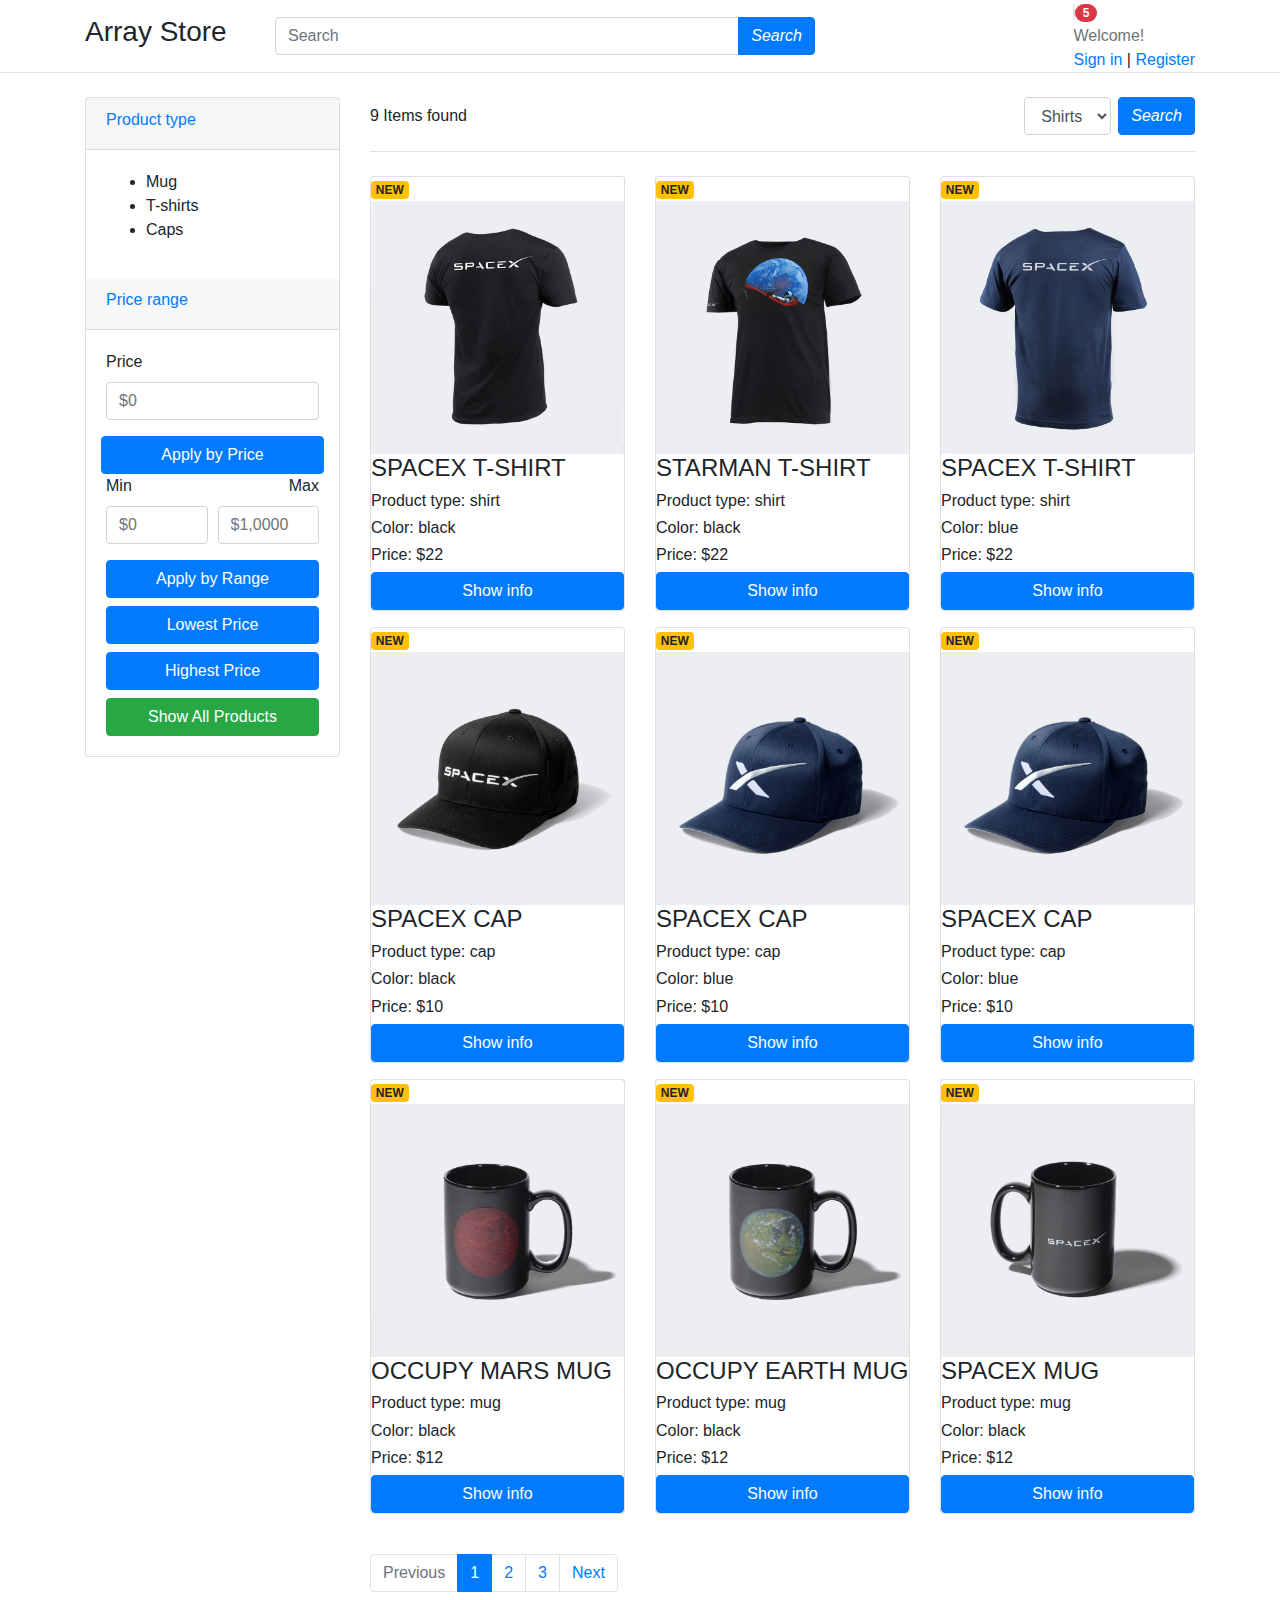
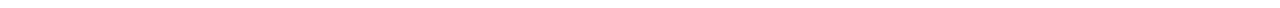
==== commit 3cb137be: "Modal working." ====
--- a/index.html
+++ b/index.html
@@ -191,44 +191,12 @@
     <!-- MODAL -->
 
     <!-- Button trigger modal -->
-<button type="button" class="btn btn-primary" data-toggle="modal" data-target="#exampleModalCenter">
-    Launch demo modal
-</button>
 
 <!-- Modal -->
-    <div class="modal fade" id="exampleModalCenter" tabindex="-1" role="dialog" aria-labelledby="exampleModalCenterTitle" aria-hidden="true">
-        <div class="modal-dialog modal-dialog-centered" role="document">
-            <div class="modal-content">
-            <div class="modal-header">
-                <h5 class="modal-title" id="exampleModalLongTitle">Modal title</h5>
-                <button type="button" class="close" data-dismiss="modal" aria-label="Close">
-                <span aria-hidden="true">&times;</span>
-                </button>
-            </div>
-            <div class="modal-body">
-                <figure class="card card-product-grid">
-                    <div class="img-wrap"> 
-                        <img src="https://andrescampuzano.github.io/Ecommerce-Javascript/assets/img/spacex_mug_earth.webp" width="100%">
-                        <a class="btn-overlay" href="#"><i class="fa fa-search-plus"></i> Quick view</a>
-                    </div> <!-- img-wrap.// -->
-                    <figcaption class="info-wrap">
-                        <div class="fix-height">
-                            <a href="#" class="title">Product name goes here just for demo item</a>
-                            <div class="price-wrap mt-2">
-                                <span class="price">$1280</span>
-                            </div> <!-- price-wrap.// -->
-                        </div>
-                        <a href="#" class="btn btn-block btn-primary">Add to cart </a>	
-                    </figcaption>
-                </figure>
-            </div>
-            <div class="modal-footer">
-                <button type="button" class="btn btn-secondary" data-dismiss="modal">Close</button>
-                <button type="button" class="btn btn-primary">Save changes</button>
-            </div>
-            </div>
-        </div>
-    </div>
+<div id="showModal">
+    <!-- Here modal will be rendered -->
+</div>
+
 
     <script src="https://code.jquery.com/jquery-3.4.1.slim.min.js" integrity="sha384-J6qa4849blE2+poT4WnyKhv5vZF5SrPo0iEjwBvKU7imGFAV0wwj1yYfoRSJoZ+n" crossorigin="anonymous"></script>
     <script src="https://cdn.jsdelivr.net/npm/popper.js@1.16.0/dist/umd/popper.min.js" integrity="sha384-Q6E9RHvbIyZFJoft+2mJbHaEWldlvI9IOYy5n3zV9zzTtmI3UksdQRVvoxMfooAo" crossorigin="anonymous"></script>
